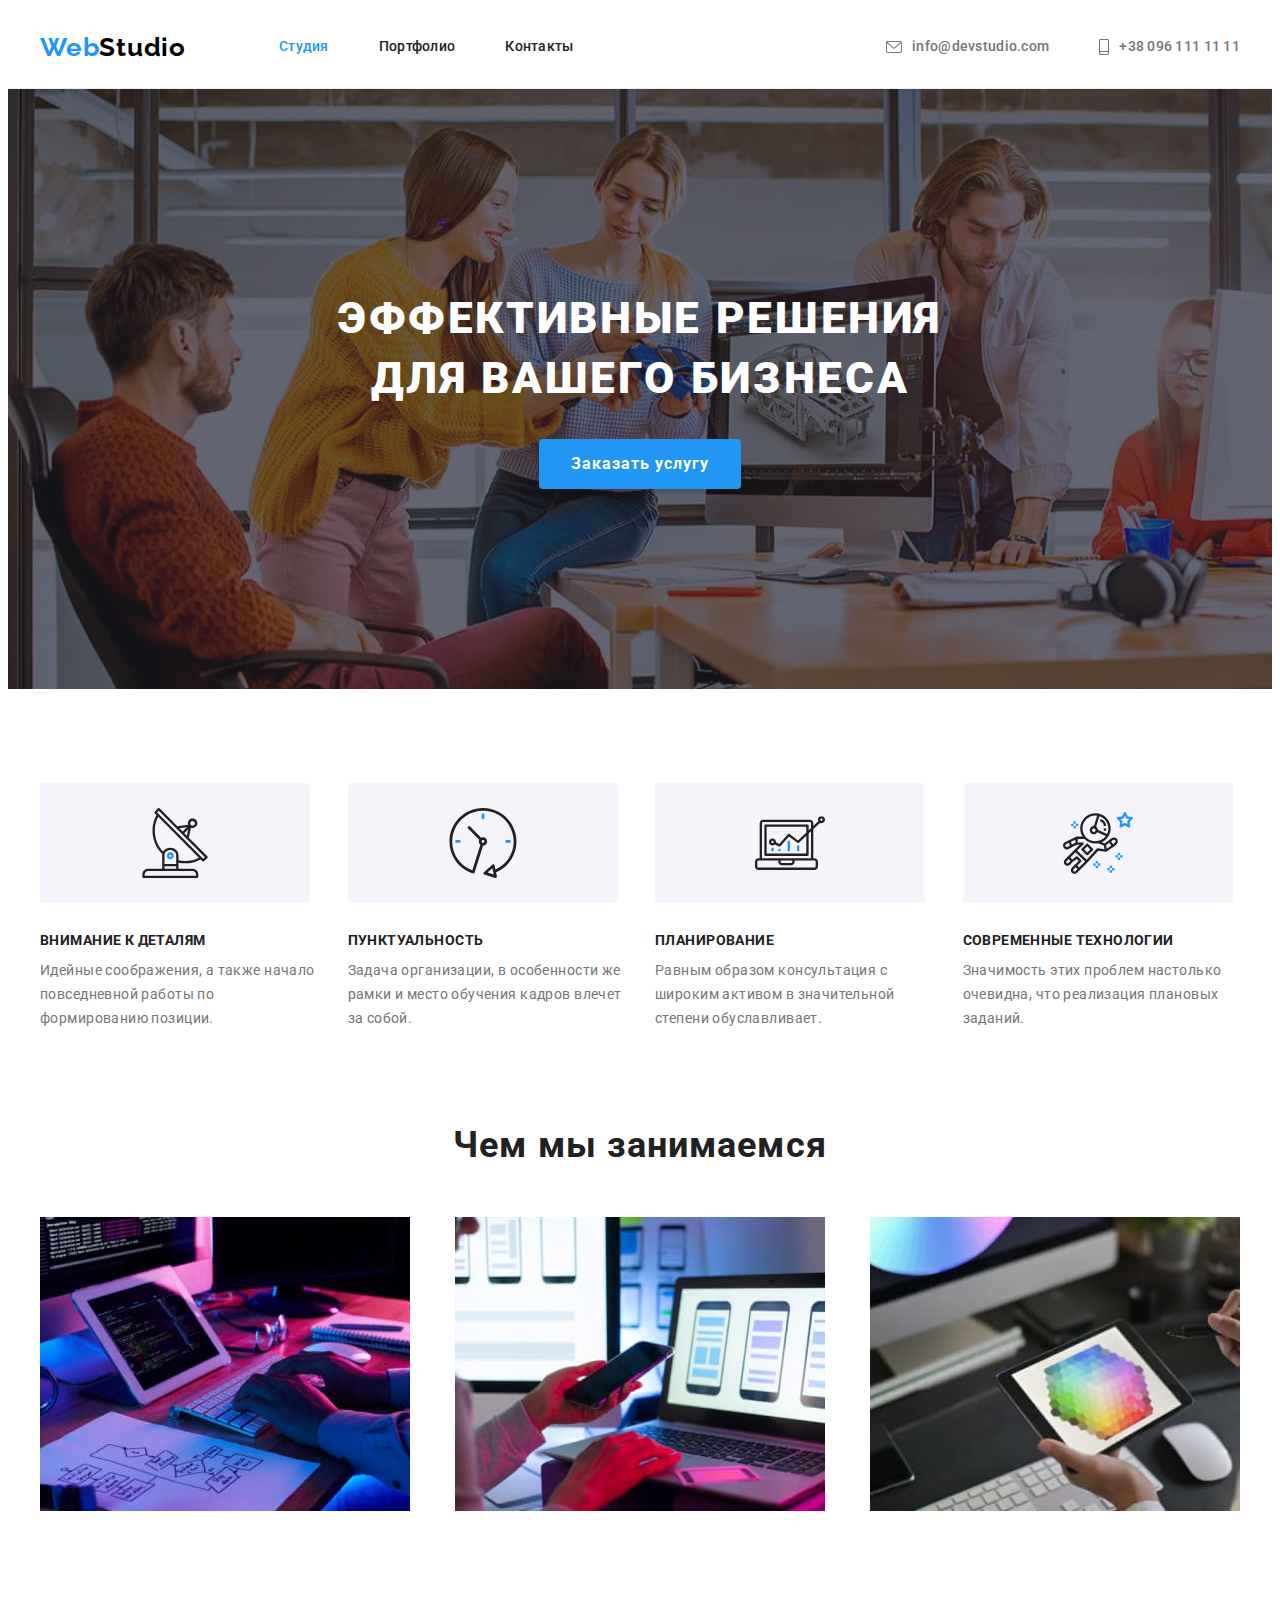
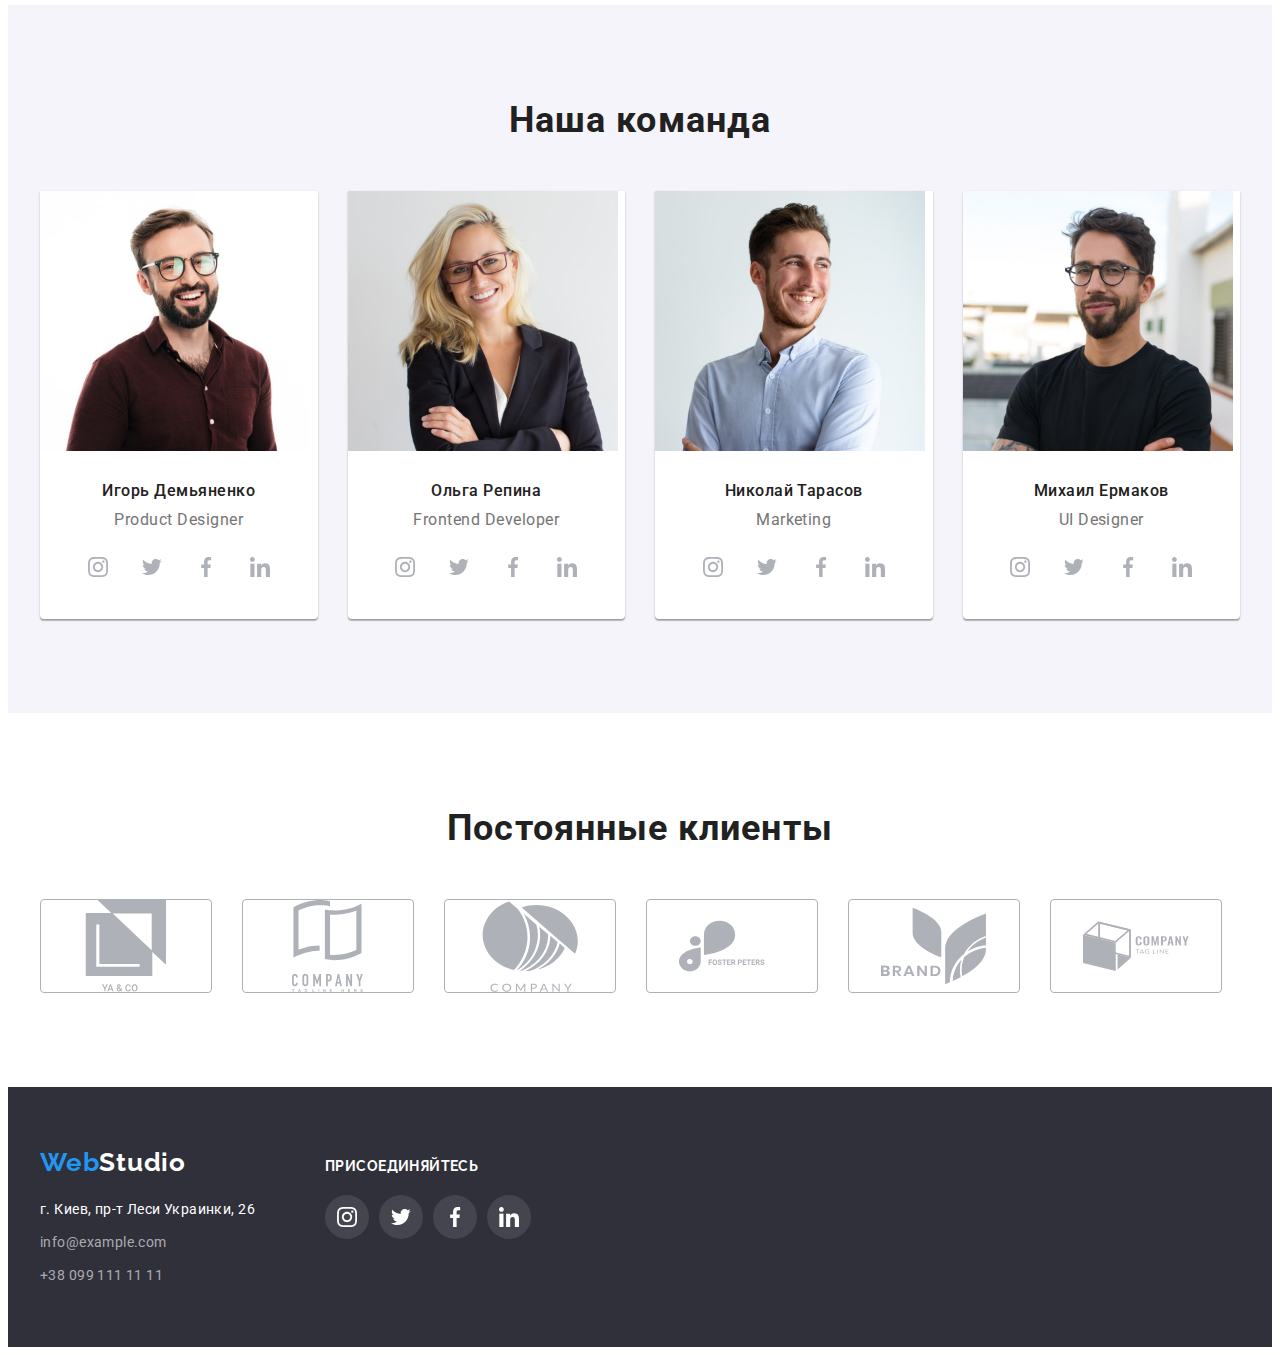
==== index.html @ a52ab99b "Files for Rep #4" ====
<!DOCTYPE html>
<html lang="ru">

<head>
    <meta charset="UTF-8">
    <meta http-equiv="X-UA-Compatible" content="IE=edge">
    <meta name="viewport" content="width=device-width, initial-scale=1.0">
    <title>WebStudio</title>
    <link href="https://fonts.googleapis.com/css2?family=Raleway:wght@700&family=Roboto:wght@400;500;700;900&display=swap"
        rel="stylesheet">
    <link rel="stylesheet" href="https://cdnjs.cloudflare.com/ajax/libs/modern-normalize/1.1.0/modern-normalize.min.css"
        integrity="sha512-wpPYUAdjBVSE4KJnH1VR1HeZfpl1ub8YT/NKx4PuQ5NmX2tKuGu6U/JRp5y+Y8XG2tV+wKQpNHVUX03MfMFn9Q=="
        crossorigin="anonymous" referrerpolicy="no-referrer" />
    <link rel="stylesheet" href="./css/styles.css">
</head>

<body>

    <!-- Header -->

    <header class="page-header">
        <div class="container page-header-container">
            <nav class="navigation">
                <a class="logo-page-header link" href="./index.html" title="WebStudio">Web<span class="logo-theme-light">Studio</span></a>
                <ul class="menu list">
                    <li class="menu-item"><a class="menu-link link-current link" href="./index.html" title="Студия">Студия</a>
                    </li>
                    <li class="menu-item"><a class="menu-link link" href="./portfolio.html" title="Портфолио">Портфолио</a></li>
                    <li class="menu-item"><a class="menu-link link" href="" title="Контакты">Контакты</a></li>
                </ul>
            </nav>
            
            <ul class="list page-header-list">
                <li class="menu-item"><a class="page-header-email link" href="mailto:info@devstudio.com">
                    <svg class="email-icon">
                        <use href="./images/sprite.svg#icon-envelope"></use>
                    </svg>info@devstudio.com</a>
                </li>
                <li class="menu-item"><a class="page-header-phone-number link" href="tel:+380961111111">
                    <svg class="phone-icon">
                        <use href="./images/sprite.svg#icon-smartphone"></use>
                    </svg>+38 096 111 11 11</a>
                </li>
            </ul>
        </div>
    </header>

    <main>

        <!-- Hero -->

        <section class="hero">
            <div class="container">
                <h1 class="hero-title">Эффективные решения <span class="hero-title-part">для вашего бизнеса</span></h1>
                <button class="hero-btn" type="button">Заказать услугу</button>
            </div>
        </section>

        <!-- Advantages -->

        <section class="section">
            <div class="container">
                <h2 class="visually-hidden">Преимущества</h2>
                <ul class="advantages-list list">
                    <li class="advantages-item">
                        <div class="advantages-img">
                            <svg class="advantages-icon">
                                <use href="./images/sprite.svg#icon-antenna"></use>
                            </svg>
                        </div>
                        <h3 class="advantages-item-name">Внимание к деталям</h3>
                        <p class="advantages-descr">Идейные соображения, а также начало повседневной работы по формированию позиции.</p>
                    </li>
                    <li class="advantages-item">
                        <div class="advantages-img">
                            <svg class="advantages-icon">
                                <use href="./images/sprite.svg#icon-clock"></use>
                            </svg>
                        </div>

                        <h3 class="advantages-item-name">Пунктуальность</h3>
                        <p class="advantages-descr">Задача организации, в особенности же рамки и место обучения кадров влечет за собой.
                        </p>
                    </li>
                    <li class="advantages-item">
                        <div class="advantages-img">
                            <svg class="advantages-icon">
                                <use href="./images/sprite.svg#icon-diagram"></use>
                            </svg>
                        </div>
                        <h3 class="advantages-item-name">Планирование</h3>
                        <p class="advantages-descr">Равным образом консультация с широким активом в значительной степени обуславливает.
                        </p>
                    </li>
                    <li class="advantages-item">
                        <div class="advantages-img">
                            <svg class="advantages-icon">
                                <use href="./images/sprite.svg#icon-astronaut"></use>
                            </svg>
                        </div>
                        <h3 class="advantages-item-name">Современные технологии</h3>
                        <p class="advantages-descr">Значимость этих проблем настолько очевидна, что реализация плановых заданий.</p>
                    </li>
                </ul>
            </div>
        </section>

        <!-- Doing -->

        <section class="section doings">
            <div class="container">
                <h2 class="doings-title">Чем мы занимаемся</h2>
                <ul class="doings-list list">
                    <li class="doings-item"><img class="doings-item-img" src="./images/1-doing/box-1.jpg" alt="Верстка" width="370"
                            height="294"></li>
                    <li class="doings-item"><img class="doings-item-img" src="./images/1-doing/box-2.jpg" alt="Стили" width="370"
                            height="294"></li>
                    <li class="doings-item"><img class="doings-item-img" src="./images/1-doing/box-3.jpg" alt="Дизайн" width="370"
                            height="294"></li>
                </ul>
            </div>
        </section>

        <!-- Our team -->

        <section class="section our-team">
            <div class="container">
                <h2 class="our-team-title">Наша команда</h2>
                <ul class="our-team-list list">
                    <li class="our-team-item">
                        <img class="our-team-img" src="./images/1-our-team/igor-demianenko.jpg" alt="Портрет Игорь Демьяненко"
                            width="270" height="260">
                        <div class="our-team-description">
                            <h3 class="our-team-name">Игорь Демьяненко</h3>
                            <p class="our-team-prof" lang="en">Product Designer</p>
                            <ul class="social-list list">
                                <li class="social-list-item">
                                    <a href="" class="social-list-link">
                                        <svg class="social-list-icon" width="20" height="20">
                                            <use href="./images/sprite.svg#icon-instagram"></use>
                                        </svg>
                                    </a>
                                </li>
                                <li class="social-list-item">
                                    <a href="" class="social-list-link">
                                        <svg class="social-list-icon" width="20" height="20">
                                            <use href="./images/sprite.svg#icon-twitter"></use>
                                        </svg>
                                    </a>
                                </li>
                                <li class="social-list-item">
                                    <a href="" class="social-list-link">
                                        <svg class="social-list-icon" width="20" height="20">
                                            <use href="./images/sprite.svg#icon-facebook"></use>
                                        </svg>
                                    </a>
                                </li>
                                <li class="social-list-item">
                                    <a href="" class="social-list-link">
                                        <svg class="social-list-icon" width="20" height="20">
                                            <use href="./images/sprite.svg#icon-linkedin"></use>
                                        </svg>
                                    </a>
                                </li>
                            </ul>
                        </div>
                    </li>
                    <li class="our-team-item">
                        <img class="our-team-img" src="./images/1-our-team/olga-repina.jpg" alt="Портрет Ольга Репина" width="270"
                            height="260">
                        <div class="our-team-description">
                            <h3 class="our-team-name">Ольга Репина</h3>
                            <p class="our-team-prof" lang="en">Frontend Developer</p>
                            <ul class="social-list list">
                                <li class="social-list-item">
                                    <a href="" class="social-list-link">
                                        <svg class="social-list-icon" width="20" height="20">
                                            <use href="./images/sprite.svg#icon-instagram"></use>
                                        </svg>
                                    </a>
                                </li>
                                <li class="social-list-item">
                                    <a href="" class="social-list-link">
                                        <svg class="social-list-icon" width="20" height="20">
                                            <use href="./images/sprite.svg#icon-twitter"></use>
                                        </svg>
                                    </a>
                                </li>
                                <li class="social-list-item">
                                    <a href="" class="social-list-link">
                                        <svg class="social-list-icon" width="20" height="20">
                                            <use href="./images/sprite.svg#icon-facebook"></use>
                                        </svg>
                                    </a>
                                </li>
                                <li class="social-list-item">
                                    <a href="" class="social-list-link">
                                        <svg class="social-list-icon" width="20" height="20">
                                            <use href="./images/sprite.svg#icon-linkedin"></use>
                                        </svg>
                                    </a>
                                </li>
                            </ul>
                        </div>
                    </li>
                    <li class="our-team-item">
                        <img class="our-team-img" src="./images/1-our-team/nikolay-tarasov.jpg" alt="Портрет Николай Тарасов"
                            width="270" height="260">
                        <div class="our-team-description">
                            <h3 class="our-team-name">Николай Тарасов</h3>
                            <p class="our-team-prof" lang="en">Marketing</p>
                            <ul class="social-list list">
                                <li class="social-list-item">
                                    <a href="" class="social-list-link">
                                        <svg class="social-list-icon" width="20" height="20">
                                            <use href="./images/sprite.svg#icon-instagram"></use>
                                        </svg>
                                    </a>
                                </li>
                                <li class="social-list-item">
                                    <a href="" class="social-list-link">
                                        <svg class="social-list-icon" width="20" height="20">
                                            <use href="./images/sprite.svg#icon-twitter"></use>
                                        </svg>
                                    </a>
                                </li>
                                <li class="social-list-item">
                                    <a href="" class="social-list-link">
                                        <svg class="social-list-icon" width="20" height="20">
                                            <use href="./images/sprite.svg#icon-facebook"></use>
                                        </svg>
                                    </a>
                                </li>
                                <li class="social-list-item">
                                    <a href="" class="social-list-link">
                                        <svg class="social-list-icon" width="20" height="20">
                                            <use href="./images/sprite.svg#icon-linkedin"></use>
                                        </svg>
                                    </a>
                                </li>
                            </ul>
                        </div>
                    </li>
                    <li class="our-team-item">
                        <img class="our-team-img" src="./images/1-our-team/mikhail-ermakov.jpg" alt="Портрет Михаил Ермаков" width="270"
                            height="260">
                            <div class="our-team-description">
                                <h3 class="our-team-name">Михаил Ермаков</h3>
                                <p class="our-team-prof" lang="en">UI Designer</p>
                                <ul class="social-list list">
                                    <li class="social-list-item">
                                        <a href="" class="social-list-link">
                                            <svg class="social-list-icon" width="20" height="20">
                                                <use href="./images/sprite.svg#icon-instagram"></use>
                                            </svg>
                                        </a>
                                    </li>
                                    <li class="social-list-item">
                                        <a href="" class="social-list-link">
                                            <svg class="social-list-icon" width="20" height="20">
                                                <use href="./images/sprite.svg#icon-twitter"></use>
                                            </svg>
                                        </a>
                                    </li>
                                    <li class="social-list-item">
                                        <a href="" class="social-list-link">
                                            <svg class="social-list-icon" width="20" height="20">
                                                <use href="./images/sprite.svg#icon-facebook"></use>
                                            </svg>
                                        </a>
                                    </li>
                                    <li class="social-list-item">
                                        <a href="" class="social-list-link">
                                            <svg class="social-list-icon" width="20" height="20">
                                                <use href="./images/sprite.svg#icon-linkedin"></use>
                                            </svg>
                                        </a>
                                    </li>
                                </ul>
                            </div>
                    </li>
                </ul>
            </div>
        </section>
    </main>

        <!-- Clients -->
        
        <section class="section clients">
            <h2 class="clients-title">Постоянные клиенты</h2>
            <div class="container">
                <ul class="clients-list list">
                    <li class="clients-item">                     
                        <a href="" class="clients-list-link">
                            <svg class="clients-list-icon">
                                <use href="./images/sprite.svg#icon-group-1"></use>
                            </svg>
                        </a>                       
                    </li>
                    <li class="clients-item">
                        <a href="" class="clients-list-link">
                            <svg class="clients-list-icon">
                                <use href="./images/sprite.svg#icon-group-2"></use>
                            </svg>
                        </a>
                    </li>
                    <li class="clients-item">
                        <a href="" class="clients-list-link">
                            <svg class="clients-list-icon">
                                <use href="./images/sprite.svg#icon-group-3"></use>
                            </svg>
                        </a>
                    </li>
                    <li class="clients-item">
                        <a href="" class="clients-list-link">
                            <svg class="clients-list-icon">
                                <use href="./images/sprite.svg#icon-group-4"></use>
                            </svg>
                        </a>
                    </li>
                    <li class="clients-item">
                        <a href="" class="clients-list-link">
                            <svg class="clients-list-icon">
                                <use href="./images/sprite.svg#icon-group-5"></use>
                            </svg>
                        </a>
                    </li>
                    <li class="ckients-item">
                        <a href="" class="clients-list-link">
                            <svg class="clients-list-icon">
                                <use href="./images/sprite.svg#icon-group-6"></use>
                            </svg>
                        </a>
                    </li>
                </ul>
            </div>
        </section>


    <!-- Footer -->

    <footer class="footer">
        <div class="footer-container">
            <div class="footer-left">
                <a class="logo-footer link" href="./index.html" title="WebStudio">Web<span
                        class="logo-theme-dark">Studio</span></a>
                <address class="address-footer">
                    <ul class="address-footer-list list">
                        <li class="address-footer-item"><a class="address-footer-item-link address-map link"
                                href="https://goo.gl/maps/jzeL1Wrc32j8jV9C7">г. Киев, пр-т Леси Украинки, 26</a></li>
                        <li class="address-footer-item"><a class="address-footer-item-link address-email link"
                                href="mailto:info@example.com">info@example.com</a></li>
                        <li class="address-footer-item"><a class="address-footer-item-link address-phone-number link"
                                href="tel:+380991111111">+38 099 111 11 11</a></li>
                    </ul>
                </address>
            </div>
            <div class="footer-social-link">
                <h3 class="footer-social-link-title">присоединяйтесь</h3>
                <ul class="footer-social-list list">
                    <li class="footer-social-list-item">
                        <a href="" class="footer-social-list-link">
                            <svg class="footer-social-list-icon" width="20" height="20">
                                <use href="./images/sprite.svg#icon-instagram"></use>
                            </svg>
                        </a>
                    </li>
                    <li class="footer-social-list-item">
                        <a href="" class="footer-social-list-link">
                            <svg class="footer-social-list-icon" width="20" height="20">
                                <use href="./images/sprite.svg#icon-twitter"></use>
                            </svg>
                        </a>
                    </li>
                    <li class="footer-social-list-item">
                        <a href="" class="footer-social-list-link">
                            <svg class="footer-social-list-icon" width="20" height="20">
                                <use href="./images/sprite.svg#icon-facebook"></use>
                            </svg>
                        </a>
                    </li>
                    <li class="footer-social-list-item">
                        <a href="" class="footer-social-list-link">
                            <svg class="footer-social-list-icon" width="20" height="20">
                                <use href="./images/sprite.svg#icon-linkedin"></use>
                            </svg>
                        </a>
                    </li>
                </ul>
            </div>
        </div>
    </footer>
</body>

</html>
---- css/styles.css ----
:root {
    --main-color: #212121;
    --accent-color: #2196F3;
    --second-color: #757575;
    --third-color: #ffffff;
    --fourth-color: rgba(255, 255, 255, .6);
    --icon-color: #AFB1B8;
    --background-accent-color: #2196F3;
    --background-second-color: #188CE8;
    --background-third-color: #2F303A;
    --background-fourth-color: #C4C4C4;
}

/* ===== СБРОС ЗНАЧЕНИЯ БРАУЗЕРОВ ПО УМОЛЧАНИЮ =====*/

h1,
h2,
h3,
p {
    margin-top: 0;
    margin-bottom: 0;
}

ul,
ol {
    margin-top: 0;
    margin-bottom: 0;
    padding-left: 0;
}

img {
    display: block;
    max-width: 100%;
    height: auto;
}

.list {
    list-style: none;
}

.link {
    text-decoration: none;
}

body {
    font-family: 'Roboto', sans-serif;
    color: var(--main-color);
}

/* ===== /СБРОС ЗНАЧЕНИЯ БРАУЗЕРОВ ПО УМОЛЧАНИЮ =====*/

/* ===== ОБЩЕЕ =====*/

.container {
    width: 1200px;
    margin-left: auto;
    margin-right: auto;
    padding-left: 15px;
    padding-right: 15px;
}

.section {
    padding-top: 94px;
    padding-bottom: 94px;
}

/* ===== /ОБЩЕЕ =====*/

/* ========== LOGO ========== */

.logo-page-header {
    display: block;
    margin-right: 93px;
    padding-top: 24px;
    padding-bottom: 25px;
    
    font-family: 'Raleway', sans-serif;
    font-weight: 700;
    font-size: 26px;
    line-height: 1.19;
    letter-spacing: 0.03em;
    color: var(--accent-color);
    
}

.logo-theme-light {
    color: #000000;
}

.logo-theme-dark {
    color: #FFFFFF;
}

/* ========== /LOGO ========== */

/* ========== HEADER ========== */

.page-header {
    border-bottom: 1px solid #ECECEC;
}

.page-header-container {
    display: flex;
    align-items: center;
    justify-content: space-between;
}

.navigation {
    display: flex;
    align-items: center;
}

.menu {
    display: flex;
    align-items: center;
}

.page-header-list {
    display: flex;
    align-items: center;
}

.page-header-item:not(:last-child) {
    margin-right: 50px;
}

.menu-item:not(:last-child) {
    margin-right: 50px;
}

.menu-link {
    display: block;
    padding-top: 24px;
    padding-bottom: 25px;

    color: #212121;
    font-weight: 500;
    font-size: 14px;
    line-height: 1.14;
    letter-spacing: 0.02em;
}

.menu-link:hover,
.menu-link:focus {
    color: var(--accent-color);
}

.link-current {
    color: var(--accent-color);
}

.page-header-email {
    display: flex;
    align-items: center;
    padding-top: 24px;
    padding-bottom: 25px;

    font-weight: 500;
    font-size: 14px;
    line-height: 1.14;
    letter-spacing: 0.02em;
    color: var(--second-color);
}

.email-icon {
    width: 16px;
    height: 12px;
    margin-right: 10px;
    fill: currentColor;
}

.phone-icon {
    width: 10px;
    height: 16px;
    margin-right: 10px;
    fill: currentColor;
}

.page-header-email:hover .email-icon,
.page-header-email:focus .email-icon {
    fill: var(--accent-color);
}

.page-header-email:hover,
.page-header-email:focus {
    color: var(--accent-color);
}

.page-header-phone-number {
    display: flex;
    align-items: center;
    padding-top: 24px;
    padding-bottom: 25px;

    font-weight: 500;
    font-size: 14px;
    line-height: 1.14;
    letter-spacing: 0.02em;
    color: var(--second-color);  
}

.page-header-phone-number:hover .phone-icon,
.page-header-phone-number:focus .phone-icon{
    fill: var(--accent-color);
}

.page-header-phone-number:hover,
.page-header-phone-number:focus {
    color: var(--accent-color);
}

/* ========== /HEADER ========== */

/* ========== HERO ========== */

.hero {
    text-align: center;
    padding-top: 200px;
    padding-bottom: 200px;
    margin-left: auto;
    margin-right: auto;
    max-width: 1600px;

    background-image: linear-gradient(rgba(47, 48, 58, 0.4), rgba(47, 48, 58, 0.4)), url("../images/1-hero/hero-bg.jpg");
    background-color: var(--background-fourth-color);
    background-size: cover;

}

.hero-title {
    margin-bottom: 30px;

    font-weight: 900;
    font-size: 44px;
    line-height: 1.36;    
    letter-spacing: 0.06em;
    text-transform: uppercase;
    color: #FFFFFF;
}

.hero-title-part {
    display: block;
}

.hero-btn {
    min-width: 200px;
    padding: 10px 32px;

    font-family: inherit;
    font-weight: 700;
    font-size: 16px;
    line-height: 1.88;
    letter-spacing: 0.06em;
    cursor: pointer;
    color: var(--third-color);
    background: var(--background-accent-color);
    box-shadow: 0px 4px 4px rgba(0, 0, 0, 0.15);
    border: 0px;
    border-radius: 4px;   
}

.hero-btn:hover,
.hero-btn:focus {
    background: var(--background-second-color);
    box-shadow: 0px 4px 4px rgba(0, 0, 0, 0.15);
    border-radius: 4px;
}

/* ========== /HERO ========== */

/* ========== ADVANTAGES ========== */

.advantages-list {
    display: flex;
    flex-wrap: wrap;
}

.visually-hidden {
    position: absolute;
    width: 1px;
    height: 1px;
    margin: -1px;
    border: 0;
    padding: 0;
    white-space: nowrap;
    clip-path: inset(100%);
    clip: rect(0 0 0 0);
    overflow: hidden;
}

.advantages-item {
    flex-basis: calc((100% - 90px) / 4);
}

.advantages-item:not(:nth-child(4n)) {
    margin-right: 30px;
}

.advantages-img {
    display: flex;
    justify-content: center;
    align-items: center;

    margin-bottom: 30px;
    width: 270px;
    height: 120px;
    background: #F5F4FA;
    border-radius: 4px;
}

.advantages-icon {
    width: 70px;
    height: 70px;
    fill: var(--main-color);
}

.advantages-item-name {
    margin-bottom: 10px;

    font-weight: 700;
    font-size: 14px;
    line-height: 1.14;
    letter-spacing: 0.03em;
    text-transform: uppercase;   
}

.advantages-descr {
    font-size: 14px;
    line-height: 1.71;
    letter-spacing: 0.03em;
    color: var(--second-color);
}

/* ========== /ADVANTAGES ========== */

/* ========== DOINGS ========== */

.doings {
    padding-top: 0px;
}

.doings-title {
    margin-bottom: 50px;

    font-weight: 700;
    font-size: 36px;
    line-height: 1.17;
    text-align: center;
    letter-spacing: 0.03em;   
}

.doings-list {
    display: flex;
    justify-content: space-between;
}

.doings-item:not(:nth-child(3n)) {
    margin-right: 30px;
}

/* ========== /DOINGS ========== */

/* ========== OUR TEAM ========== */

.our-team {
    background-color: #F5F4FA;
}

.our-team-title {
    margin-bottom: 50px;    
    
    font-weight: 700;
    font-size: 36px;
    line-height: 1.17;
    text-align: center;
    letter-spacing: 0.03em;
}

.our-team-list {
    display: flex;
    flex-wrap: wrap;
    
}

.our-team-item {
    flex-basis: calc((100% - 90px) / 4);

    background: var(--third-color);
    box-shadow: 0px 1px 3px rgba(0, 0, 0, 0.12), 0px 1px 1px rgba(0, 0, 0, 0.14), 0px 2px 1px rgba(0, 0, 0, 0.2);
    border-radius: 0px 0px 4px 4px;
}

.our-team-item:not(:nth-child(4n+4)) {
    margin-right: 30px;
}

.our-team-description {
    padding-top: 30px;
    padding-bottom: 30px;
}

.our-team-name {
    margin-bottom: 10px;

    font-weight: 500;
    font-size: 16px;
    line-height: 1.19;
    text-align: center;
    letter-spacing: 0.03em;
}

.our-team-prof {
    margin-bottom: 16px;

    font-size: 16px;
    line-height: 1.19;
    text-align: center;
    letter-spacing: 0.03em;
    color: var(--second-color);
}

.social-list {
    display: flex;
    justify-content: center;
}

.social-list-icon {
    fill: var(--icon-color);
}

.social-list-item:not(:last-child) {
    margin-right: 10px;
}

.social-list-link {
    display: flex;
    justify-content: center;
    align-items: center;

    width: 44px;
    height: 44px;
    border-radius: 50%;
    background-color: transparent;
}

.social-list-link:hover,
.social-list-link:focus {
    background-color: var(--accent-color);
}

.social-list-link:hover .social-list-icon,
.social-list-link:focus .social-list-icon {
    fill: var(--third-color);
}

/* ========== /OUR TEAM ========== */

/* ========== CLIENTS ========== */

.clients-title {
    margin-bottom: 50px;

    font-weight: 700;
    font-size: 36px;
    line-height: 42px;
    text-align: center;
    letter-spacing: 0.03em;
}

.clients-list {
    display: flex;
}

.clients-list-link {
    display: flex;
    justify-content: center;
    align-items: center;

    width: 170px;
    height: 92px;
    border: 1px solid var(--icon-color);
    border-radius: 4px;
    color: var(--icon-color);
}

.clients-item:not(:last-child) {
    margin-right: 30px;
}

.clients-list-icon {
    padding: 16px 32px;

    width: 100%;
    height: 100%;
    fill: currentColor;
}

.clients-list-link:hover {
    border: 1px solid var(--accent-color);
}

.clients-list-link:hover .clients-list-icon {
    fill: var(--accent-color);
}

/* ========== /CLIENTS ========== */


/* ========== portfolio.html SECTION OUR PROJECTS ========== */

.section-filter-list {
    display: flex;
    justify-content: center;
    align-items: flex-start;
    margin-bottom: 50px;
}

.section-filter-item:not(:nth-child(5n)) {
    margin-right: 8px;
}

.section-filter-button {
    padding: 6px 22px;

    font-family: inherit;
    font-weight: 500;
    font-size: 16px;
    line-height: 1.63;
    text-align: center;
    letter-spacing: 0.03em;
    cursor: pointer;
    border: 0px;
    border-radius: 4px;
}

.section-filter-button:hover,
.section-filter-button:focus {
    background-color: var(--accent-color);
    color: var(--third-color);
    box-shadow: 0px 3px 1px rgba(0, 0, 0, 0.1), 0px 1px 2px rgba(0, 0, 0, 0.08), 0px 2px 2px rgba(0, 0, 0, 0.12);
    border-radius: 4px;
}

.our-projects {
    display: flex;
    flex-wrap: wrap;
}

.our-projects-item {
    flex-basis: calc((100% - 60px) / 3);
    margin-bottom: 30px;
}

.our-projects-card {
    display: block;
}

.our-projects-card:hover,
.our-projects-card:focus {
    background: #FFFFFF;
    border: 1px solid #EEEEEE;
    box-shadow: 0px 4px 4px rgba(0, 0, 0, 0.25), 0px 4px 4px rgba(0, 0, 0, 0.25), 0px 4px 4px rgba(0, 0, 0, 0.25), 0px 4px 4px rgba(0, 0, 0, 0.06), 1px 4px 6px rgba(0, 0, 0, 0.16);
}

.our-projects-item:not(:nth-child(3n)) {
    margin-right: 30px;
}

.our-projects-item:nth-last-child(-n + 3) {
    margin-bottom: 0px;
}

.our-project-description {
    padding: 20px 24px;

    border-right: 1px solid #EEEEEE;;
    border-bottom: 1px solid #EEEEEE;;
    border-left: 1px solid #EEEEEE;;
}

.project-name {
    margin-bottom: 4px;
   
    font-weight: 700;
    font-size: 18px;
    line-height: 2;
    letter-spacing: 0.06em;
    color: var(--main-color);
}

.project-type {
    font-size: 16px;
    line-height: 1.88;
    letter-spacing: 0.03em;
    color: var(--second-color);
}

/* ========== /portfolio.html SECTION OUR PROJECTS ========== */

/* ========== FOOTER ========== */

.footer {
    display: flex;
    margin-left: auto;
    margin-right: auto;
    padding-top: 60px;
    padding-bottom: 60px;

    background-color: var(--background-third-color);
}

.footer-container {
    display: flex;
    align-items: baseline;
    margin-left: auto;
    margin-right: auto;
    width: 1200px;
}

.footer-left {
    margin-right: 70px;
}

.logo-footer {
    display: block;

    font-family: 'Raleway', sans-serif;
    font-weight: 700;
    font-size: 26px;
    line-height: 1.19;
    letter-spacing: 0.03em;
    color: var(--accent-color);
}

.address-map {
    color: var(--third-color);
}

.address-email,
.address-phone-number {
    color: var(--fourth-color);
}

.address-footer {
    margin-top: 20px;   
}

.address-footer-item:not(:last-child) {
    margin-bottom: 9px;
}

.address-footer-item-link {
    font-family: 'Roboto', sans-serif;
    font-style: normal;
    font-size: 14px;
    line-height: 1.71;
    letter-spacing: 0.03em;
}

.address-footer-item-link:hover,
.address-footer-item-link:focus {
    color: var(--accent-color);
}

.footer-social-link-title {
    margin-bottom: 20px;

    font-family: 'Raleway', sans-serif;
    font-weight: 700;
    font-size: 14px;
    line-height: 1.14;
    letter-spacing: 0.03em;
    text-transform: uppercase;
    color: var(--third-color);
}

.footer-social-list {
    display: flex;
    align-items: center;
}

.footer-social-list-item:not(:last-child) {
    margin-right: 10px;
}

.footer-social-list-link {
    display: flex;
    justify-content: center;
    align-items: center;

    width: 44px;
    height: 44px;
    border-radius: 50%;
    background-color: #44454E;
}

.footer-social-list-link:hover,
.footer-social-list-link:focus {
    background-color: var(--accent-color);
}

.social-list-item:not(:last-child) {
    margin-right: 10px;
}

.footer-social-list-icon {
    fill: var(--third-color);
}

/* ========== /FOOTER ========== */
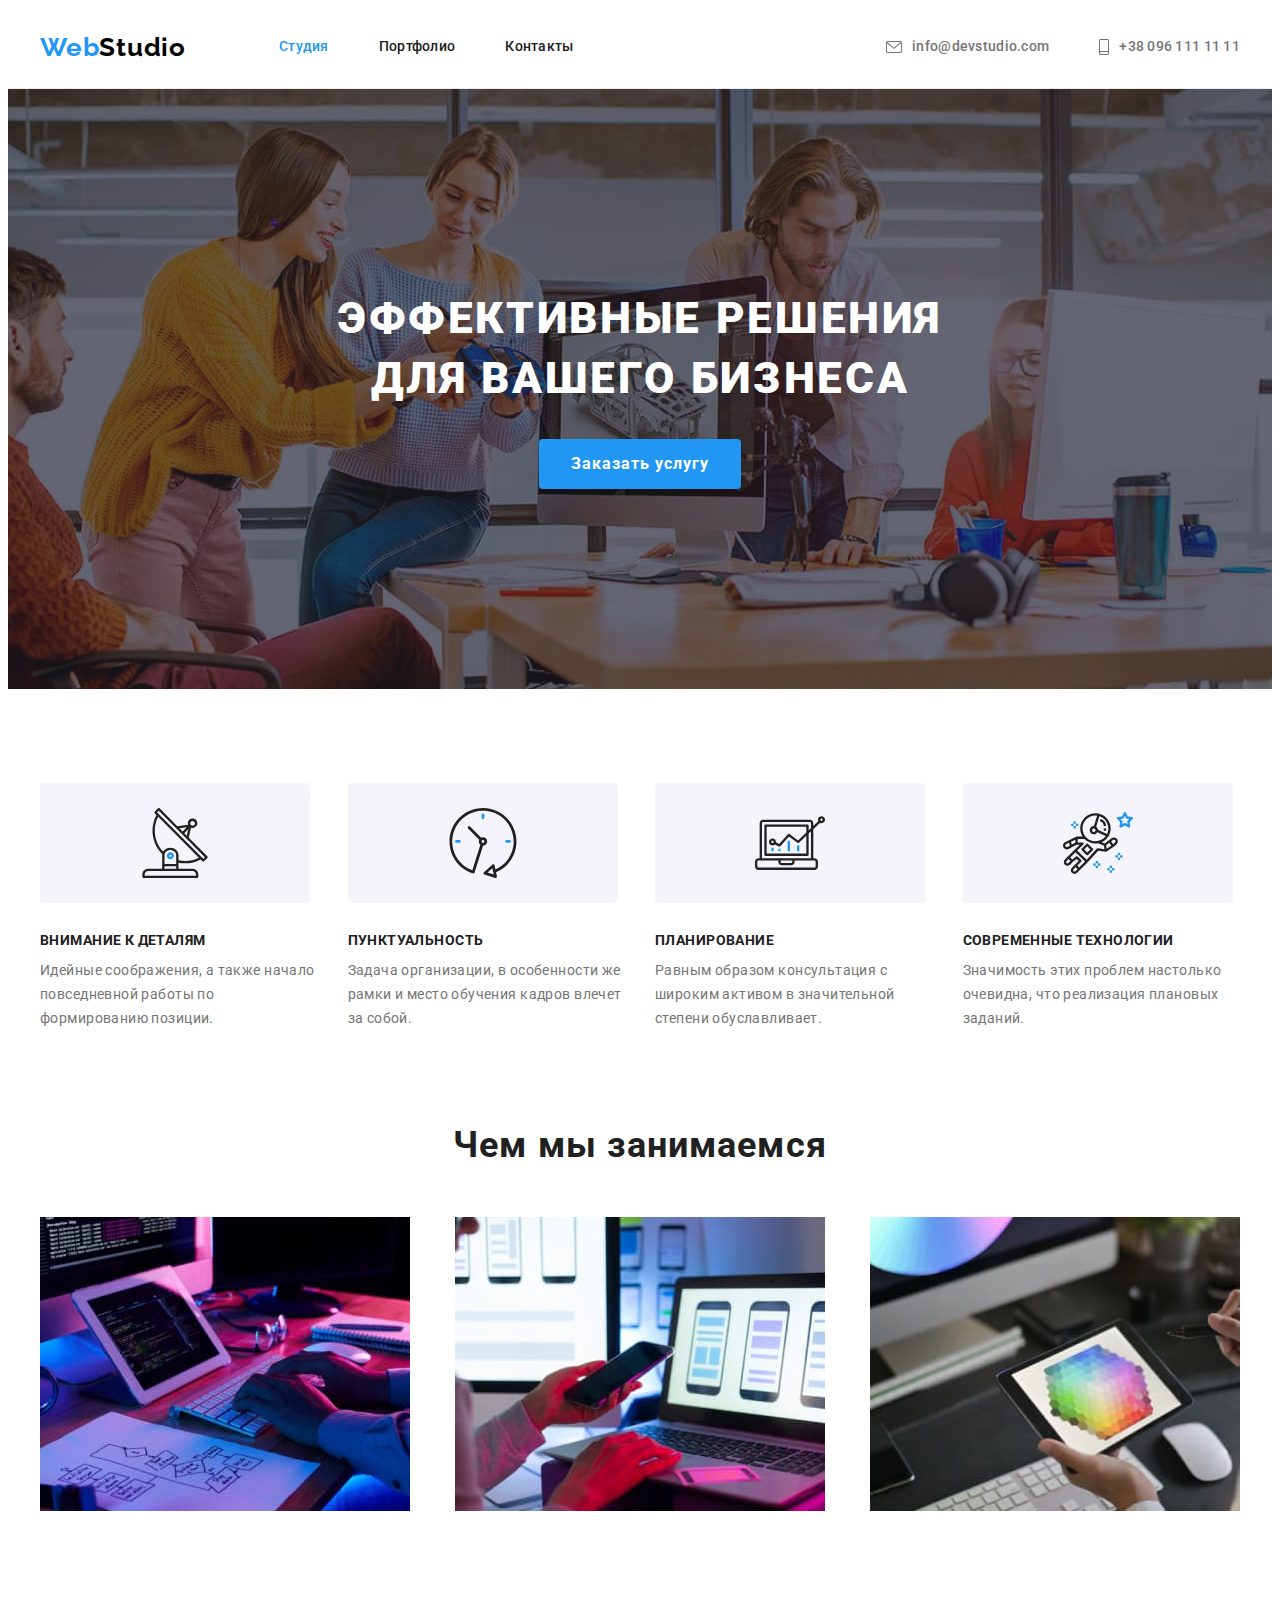
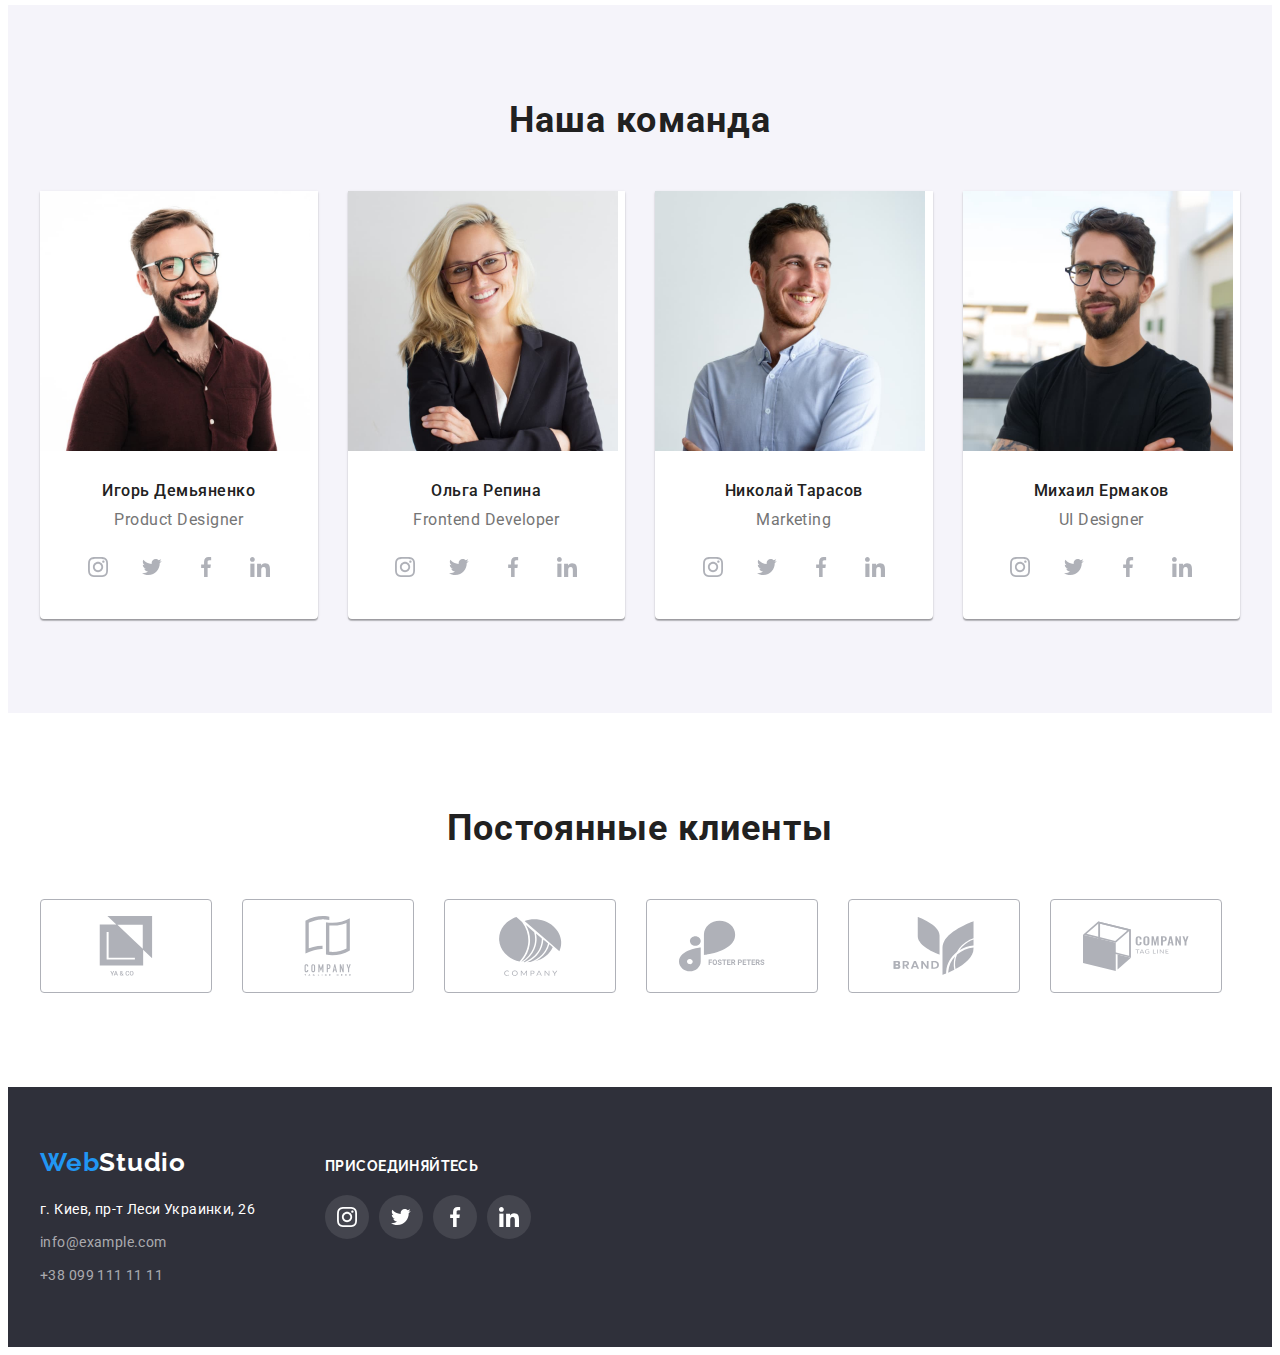
==== commit 115d4320: "Поправки" ====
--- a/index.html
+++ b/index.html
@@ -287,8 +287,8 @@
         <!-- Clients -->
         
         <section class="section clients">
-            <h2 class="clients-title">Постоянные клиенты</h2>
-            <div class="container">
+            <div class="container">
+                <h2 class="clients-title">Постоянные клиенты</h2>
                 <ul class="clients-list list">
                     <li class="clients-item">                     
                         <a href="" class="clients-list-link">
@@ -340,7 +340,7 @@
     <!-- Footer -->
 
     <footer class="footer">
-        <div class="footer-container">
+        <div class="container footer-container">
             <div class="footer-left">
                 <a class="logo-footer link" href="./index.html" title="WebStudio">Web<span
                         class="logo-theme-dark">Studio</span></a>
--- a/css/styles.css
+++ b/css/styles.css
@@ -11,7 +11,7 @@
     --background-fourth-color: #C4C4C4;
 }
 
-/* ===== СБРОС ЗНАЧЕНИЯ БРАУЗЕРОВ ПО УМОЛЧАНИЮ =====*/
+/* ===== СБРОС ЗНАЧЕНИЯ БРАУЗЕРОВ ПО УМОЛЧАНИЮ ===== */
 
 h1,
 h2,
@@ -224,7 +224,8 @@
     background-image: linear-gradient(rgba(47, 48, 58, 0.4), rgba(47, 48, 58, 0.4)), url("../images/1-hero/hero-bg.jpg");
     background-color: var(--background-fourth-color);
     background-size: cover;
-
+    background-position: 50% 50%;
+    background-repeat: no-repeat;
 }
 
 .hero-title {
@@ -488,18 +489,18 @@
 }
 
 .clients-list-icon {
-    padding: 16px 32px;
-
-    width: 100%;
-    height: 100%;
+    width: 106px;
+    height: 60px;
     fill: currentColor;
 }
 
-.clients-list-link:hover {
+.clients-list-link:hover,
+.clients-list-link:focus {
     border: 1px solid var(--accent-color);
 }
 
-.clients-list-link:hover .clients-list-icon {
+.clients-list-link:hover .clients-list-icon,
+.clients-list-link:focus .clients-list-icon {
     fill: var(--accent-color);
 }
 
@@ -535,7 +536,7 @@
 
 .section-filter-button:hover,
 .section-filter-button:focus {
-    background-color: var(--accent-color);
+    background-color: var(--background-accent-color);
     color: var(--third-color);
     box-shadow: 0px 3px 1px rgba(0, 0, 0, 0.1), 0px 1px 2px rgba(0, 0, 0, 0.08), 0px 2px 2px rgba(0, 0, 0, 0.12);
     border-radius: 4px;
@@ -557,9 +558,7 @@
 
 .our-projects-card:hover,
 .our-projects-card:focus {
-    background: #FFFFFF;
-    border: 1px solid #EEEEEE;
-    box-shadow: 0px 4px 4px rgba(0, 0, 0, 0.25), 0px 4px 4px rgba(0, 0, 0, 0.25), 0px 4px 4px rgba(0, 0, 0, 0.25), 0px 4px 4px rgba(0, 0, 0, 0.06), 1px 4px 6px rgba(0, 0, 0, 0.16);
+box-shadow: 0px 1px 1px rgba(0, 0, 0, 0.12), 0px 4px 4px rgba(0, 0, 0, 0.06), 1px 4px 6px rgba(0, 0, 0, 0.16);
 }
 
 .our-projects-item:not(:nth-child(3n)) {
@@ -612,9 +611,6 @@
 .footer-container {
     display: flex;
     align-items: baseline;
-    margin-left: auto;
-    margin-right: auto;
-    width: 1200px;
 }
 
 .footer-left {
